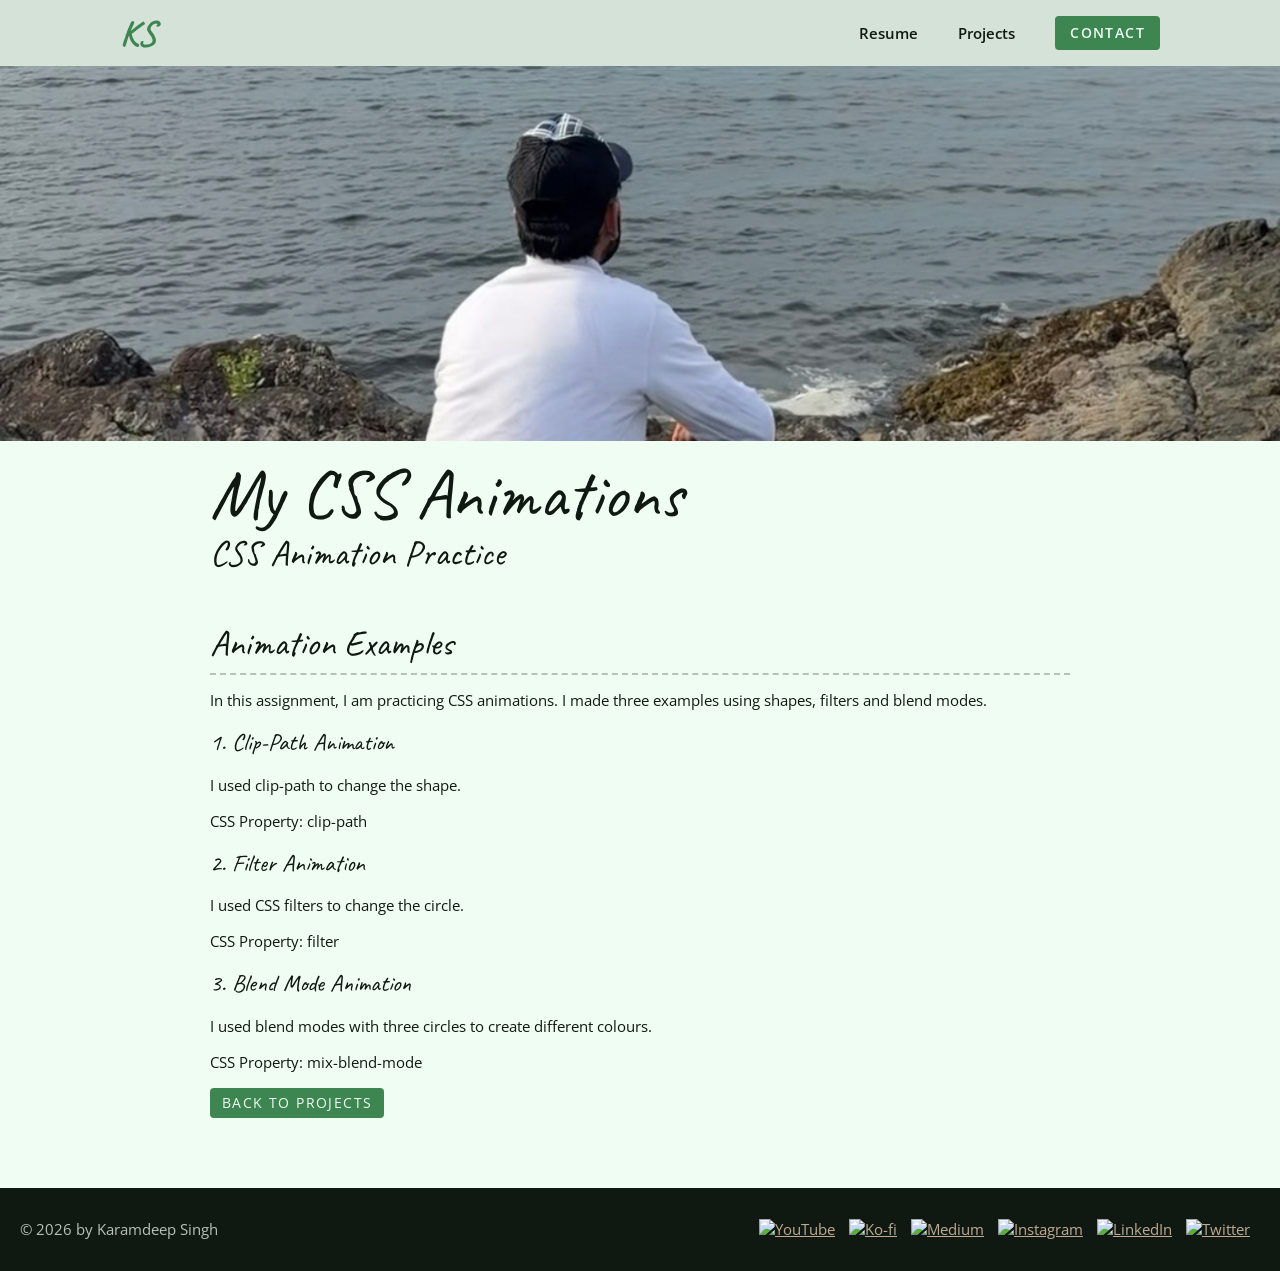
==== animations.html @ af602e6b "Create responsive animations showcase" ====
<!doctype html>
<html lang="en">
  <head>
    <meta charset="UTF-8" />
    <meta name="viewport" content="width=device-width, initial-scale=1.0" />

    <title>CSS Animations | Karamdeep Singh</title>

    <link rel="preconnect" href="https://fonts.googleapis.com" />
    <link rel="preconnect" href="https://fonts.gstatic.com" crossorigin />

    <link
      href="https://fonts.googleapis.com/css2?family=Caveat&family=Open+Sans&display=swap"
      rel="stylesheet"
    />

    <link rel="stylesheet" href="css/styles.css" />
  </head>

  <body class="resume animations-page">
    <!-- Navigation -->
    <nav class="site-nav" aria-label="Main navigation">
      <div class="nav-inner">
        <a href="index.html" class="site-logo">KS</a>

        <input
          type="checkbox"
          id="nav-toggle"
          class="nav-toggle"
          aria-label="Show navigation menu"
        />

        <label for="nav-toggle" class="nav-toggle-label">
          <span></span>
        </label>

        <ul class="nav-links">
          <li>
            <a href="resume.html">Resume</a>
          </li>

          <li>
            <a href="projects.html">Projects</a>
          </li>

          <li>
            <button
              type="button"
              popovertarget="contact-popover"
              class="btn nav-contact contact-btn"
            >
              Contact
            </button>
          </li>
        </ul>
      </div>
    </nav>

    <!-- Contact Popover -->
    <article id="contact-popover" popover>
      <div class="contact-card">
        <img
          src="images/karam.jpg"
          alt="Karamdeep Singh"
          class="contact-photo"
        />

        <div class="contact-info">
          <h2>Karamdeep Singh</h2>

          <p class="contact-role">Digital Design and Development Student</p>

          <p class="contact-bio">
            I am studying Digital Design and Development at North Island
            College. I enjoy learning HTML, CSS and web design.
          </p>

          <p class="contact-email">
            <a href="mailto:ksingh86@northislandcollege.ca">
              ksingh86@northislandcollege.ca
            </a>
          </p>

          <p class="contact-phone">
            Phone:
            <a href="tel:5794839126"> 5794839126 </a>
          </p>
        </div>

        <button
          type="button"
          class="contact-close"
          popovertarget="contact-popover"
          popovertargetaction="hide"
        >
          Close
        </button>
      </div>
    </article>

    <!-- Page Header -->
    <header class="page-header">
      <div class="content-wrapper">
        <h1>My CSS Animations</h1>

        <h2>CSS Animation Practice</h2>
      </div>
    </header>

    <!-- Main Content -->
    <main class="content-wrapper">
      <section class="resume-section">
        <h2>Animation Examples</h2>

        <p>
          In this assignment, I am practicing CSS animations. I made three
          examples using shapes, filters and blend modes.
        </p>

        <!-- Animation Cards -->
        <div class="animation-grid">
          <!-- Animation 1 -->
          <article class="animation-card">
            <h3>1. Clip-Path Animation</h3>

            <div
              class="animation-stage clip-stage"
              role="img"
              aria-label="Green geometric shape"
            >
              <div class="clip-shape"></div>
            </div>

            <p>I used clip-path to change the shape.</p>

            <p class="animation-technique">CSS Property: clip-path</p>
          </article>

          <!-- Animation 2 -->
          <article class="animation-card">
            <h3>2. Filter Animation</h3>

            <div
              class="animation-stage filter-stage"
              role="img"
              aria-label="Green circle"
            >
              <div class="filter-shape"></div>
            </div>

            <p>I used CSS filters to change the circle.</p>

            <p class="animation-technique">CSS Property: filter</p>
          </article>

          <!-- Animation 3 -->
          <article class="animation-card">
            <h3>3. Blend Mode Animation</h3>

            <div
              class="animation-stage blend-stage"
              role="img"
              aria-label="Three overlapping circles"
            >
              <div class="blend-shape blend-one"></div>

              <div class="blend-shape blend-two"></div>

              <div class="blend-shape blend-three"></div>
            </div>

            <p>
              I used blend modes with three circles to create different colours.
            </p>

            <p class="animation-technique">CSS Property: mix-blend-mode</p>
          </article>
        </div>

        <!-- Back Button -->
        <p class="animation-back">
          <a href="projects.html" class="btn"> Back to Projects </a>
        </p>
      </section>
    </main>

    <!-- Footer -->
    <footer>
      <p>© 2026 by Karamdeep Singh</p>

      <ul class="socials">
        <li>
          <a href="#" aria-label="YouTube">
            <img src="images/icon-logo-youtube.png" alt="YouTube" />
          </a>
        </li>

        <li>
          <a href="#" aria-label="Ko-fi">
            <img src="images/icon-logo-ko-fi.png" alt="Ko-fi" />
          </a>
        </li>

        <li>
          <a href="#" aria-label="Medium">
            <img src="images/icon-logo-medium.png" alt="Medium" />
          </a>
        </li>

        <li>
          <a href="#" aria-label="Instagram">
            <img src="images/icon-logo-instagram.png" alt="Instagram" />
          </a>
        </li>

        <li>
          <a href="#" aria-label="LinkedIn">
            <img src="images/icon-logo-linkedin.png" alt="LinkedIn" />
          </a>
        </li>

        <li>
          <a
            href="https://x.com/karam_sher_gill"
            target="_blank"
            rel="noopener noreferrer"
            aria-label="Twitter"
          >
            <img src="images/icon-logo-twitter.png" alt="Twitter" />
          </a>
        </li>
      </ul>
    </footer>
  </body>
</html>
---- css/styles.css ----
/* GLOBAL STYLES
------------------------------------ */

:root {
  --font-body: "Open Sans", sans-serif;
  --font-heading: "Caveat", cursive;

  --neutral: oklch(50% 0.02 150);
  --neutral-1: oklch(from var(--neutral) 98% c h);
  --neutral-2: oklch(from var(--neutral) 90% c h);
  --neutral-3: oklch(from var(--neutral) 80% c h);
  --neutral-4: oklch(from var(--neutral) 70% c h);
  --neutral-5: oklch(from var(--neutral) 60% c h);
  --neutral-6: oklch(from var(--neutral) 50% c h);
  --neutral-7: oklch(from var(--neutral) 40% c h);
  --neutral-8: oklch(from var(--neutral) 30% c h);
  --neutral-9: oklch(from var(--neutral) 20% c h);

  --accent-green: oklch(56% 0.11 150);
  --accent-beige: oklch(75% 0.04 70);

  /* Animation custom properties */
  --button-transition: 0.25s ease;
  --button-shadow: 0 0.4rem 0.9rem rgb(0 0 0 / 0.18);
  --nav-transition: 0.3s ease;
  --logo-animation-duration: 1s;
}

html {
  box-sizing: border-box;
}

*,
*::before,
*::after {
  box-sizing: inherit;
}

html,
body {
  min-block-size: 100%;
}

body {
  margin: 0;
  background: var(--neutral-1);
  color: var(--neutral-9);
  font-family: var(--font-body);
  font-size: 0.9375rem;
  line-height: 1.4;
}

h1,
h2,
h3 {
  font-family: var(--font-heading);
  font-weight: 400;
  margin: 0;
}

h1 {
  font-size: 4.375rem;
  line-height: 0.95;
}

h2 {
  font-size: 2.25rem;
}

h3 {
  font-size: 1.5rem;
}

a {
  color: var(--accent-green);
}

a:hover {
  color: var(--accent-beige);
  text-decoration: none;
}

/* BUTTON HOVER TRANSITIONS
------------------------------------ */

.btn {
  display: inline-block;
  padding: 0.5rem 0.75rem;
  background: var(--accent-green);
  color: var(--neutral-1);
  border: 0;
  border-radius: 0.25rem;
  font-family: var(--font-body);
  font-size: 0.875rem;
  line-height: 1;
  letter-spacing: 0.1em;
  text-decoration: none;
  text-transform: uppercase;
  cursor: pointer;

  transition:
    background-color var(--button-transition),
    color var(--button-transition),
    transform var(--button-transition),
    box-shadow var(--button-transition);
}

.btn:hover {
  background: var(--neutral-8);
  color: var(--neutral-1);
  transform: translateY(-0.1875rem);
  box-shadow: var(--button-shadow);
}

.btn:active {
  transform: translateY(0);
  box-shadow: none;
}

.btn:focus-visible {
  outline: 0.1875rem solid var(--accent-beige);
  outline-offset: 0.1875rem;
}

/* GENERAL LAYOUT
------------------------------------ */

.content-wrapper {
  inline-size: 100%;
  max-inline-size: 56.25rem;
  margin-inline: auto;
  padding: 1.25rem;
}

/* HOME PAGE
------------------------------------ */

.home {
  min-block-size: 100vh;
  background: url("../images/karam.jpg") no-repeat center;
  background-size: cover;
  display: flex;
  flex-direction: column;
}

.home > .content-wrapper {
  flex: 1 0 auto;
  inline-size: 100%;
  padding: 0.625rem;
}

.content-bg {
  padding: 1.25rem;
  background: rgb(255 255 255 / 0.88);
  border-radius: 0.5rem;
}

/* RESUME PAGE
------------------------------------ */

.resume .page-header::before {
  content: "";
  display: block;
  block-size: 12.5rem;
  background: url("../images/karam.jpg") center / cover;
}

.resume h1 {
  font-size: 3.125rem;
}

.resume h2 {
  font-size: 1.625rem;
}

.resume-section {
  margin-block-end: 3.125rem;
}

.resume-section > h2 {
  border-block-end: 0.125rem dashed var(--neutral-3);
  padding-block-end: 0.3125rem;
}

/* DOWNLOAD BUTTON
------------------------------------ */

.download-link {
  display: inline-block;
  position: relative;
  margin-block-start: 1rem;
  margin-inline-start: 1.25rem;
  font-size: 0.9375rem;
}

/* RESUME PROJECT STYLES
------------------------------------ */

.project-item {
  margin-block: 1.875rem;
}

.project-item img {
  display: block;
  inline-size: 100%;
  block-size: auto;
  margin-block-end: 0.625rem;
  object-fit: cover;
}

/* WORK EXPERIENCE
------------------------------------ */

.work-item {
  margin-block: 1.875rem;
}

.work-details p {
  margin: 0;
}

.work-summary p:first-child {
  margin-block-start: 0;
}

/* EDUCATION
------------------------------------ */

.education-item {
  margin-block: 1.875rem;
}

.education-item p {
  margin: 0;
}

/* FOOTER
------------------------------------ */

footer {
  background: var(--neutral-9);
  color: var(--neutral-3);
  display: flex;
  flex-direction: column;
  text-align: center;
  justify-content: space-between;
  padding-block: 1rem;
  padding-inline: 1.25rem;
}

footer a {
  color: var(--accent-beige);
}

footer a:hover {
  color: var(--accent-green);
}

.socials {
  list-style: none;
  padding: 0;
}

.socials li {
  display: inline-block;
  margin-inline: 0.3125rem;
}

.socials img {
  inline-size: 2rem;
  block-size: 2rem;

  transition:
    opacity var(--button-transition),
    transform var(--button-transition);
}

.socials img:hover {
  opacity: 0.6;
  transform: translateY(-0.125rem);
}

/* PROJECTS PAGE - SUBGRID
------------------------------------ */

.projects-page .project-wrapper {
  display: grid;
  grid-template-columns: minmax(0, 1fr);
  grid-auto-rows: auto;
  column-gap: 1.5rem;
  row-gap: 0;
}

.projects-page .project-item {
  display: grid;
  grid-row: span 3;
  grid-template-rows: subgrid;
  min-inline-size: 0;
  margin: 0;
  margin-block-end: 1.5rem;
  padding: 1rem;
  background: var(--neutral-2);
  border-radius: 0.5rem;
}

.projects-page .project-item img {
  display: block;
  grid-row: 1;
  inline-size: 100%;
  block-size: 10rem;
  object-fit: cover;
  margin: 0;
}

.projects-page .project-item h3 {
  grid-row: 2;
  margin: 0;
}

.projects-page .project-item p {
  grid-row: 3;
  margin: 0;
}

.projects-page .project-item:not(:has(img)) h3 {
  grid-row: 2;
}

.projects-page .project-item:not(:has(img)) p {
  grid-row: 3;
}

/* NAVIGATION - MOBILE FIRST
------------------------------------ */

.site-nav {
  background: var(--neutral-2);
  position: relative;
  z-index: 10;
}

.nav-inner {
  max-inline-size: 68.75rem;
  margin-inline: auto;
  padding-block: 0.9375rem;
  padding-inline: 1.25rem;
  display: flex;
  flex-wrap: wrap;
  align-items: center;
  justify-content: space-between;
}

/* KS LOGO - PAGE LOAD ANIMATION
------------------------------------ */

.site-logo {
  display: inline-block;
  color: var(--accent-green);
  font-family: var(--font-heading);
  font-size: 2.25rem;
  font-weight: bold;
  line-height: 1;
  text-decoration: none;
  transform-origin: center;

  animation: logoEntrance
    var(--logo-animation-duration)
    ease-out
    both;

  transition:
    color var(--nav-transition),
    transform var(--nav-transition),
    text-shadow var(--nav-transition);
}

/* Keyframes for the KS logo */
@keyframes logoEntrance {
  0% {
    opacity: 0;
    transform: translateY(-1rem) scale(0.6) rotate(-15deg);
  }

  60% {
    opacity: 1;
    transform: translateY(0.125rem) scale(1.1) rotate(5deg);
  }

  100% {
    opacity: 1;
    transform: translateY(0) scale(1) rotate(0);
  }
}

/* Hover animation remains available */
.site-logo:hover {
  color: var(--neutral-8);
  transform: scale(1.12) rotate(-5deg);
  text-shadow: 0.125rem 0.125rem 0.25rem rgb(0 0 0 / 0.15);
}

.site-logo:focus-visible {
  outline: 0.1875rem solid var(--accent-green);
  outline-offset: 0.25rem;
}

/* HAMBURGER MENU
------------------------------------ */

.nav-toggle {
  position: absolute;
  inline-size: 2.75rem;
  block-size: 2.75rem;
  inset-inline-end: 1.25rem;
  inset-block-start: 0.625rem;
  opacity: 0;
  cursor: pointer;
}

.nav-toggle-label {
  inline-size: 2.75rem;
  block-size: 2.75rem;
  display: flex;
  align-items: center;
  justify-content: center;
  cursor: pointer;
}

.nav-toggle-label span,
.nav-toggle-label span::before,
.nav-toggle-label span::after {
  display: block;
  background: var(--accent-green);
  inline-size: 1.625rem;
  block-size: 0.1875rem;
  border-radius: 0.125rem;
  position: relative;
  transition: transform 0.2s ease;
}

.nav-toggle-label span::before,
.nav-toggle-label span::after {
  content: "";
  position: absolute;
  inset-inline-start: 0;
}

.nav-toggle-label span::before {
  inset-block-start: -0.5rem;
}

.nav-toggle-label span::after {
  inset-block-start: 0.5rem;
}

.nav-links {
  display: none;
  flex-basis: 100%;
  flex-direction: column;
  gap: 1rem;
  list-style: none;
  padding-block-start: 0.9375rem;
  padding-inline: 0;
  margin: 0;
}

.nav-links li {
  list-style: none;
}

/* NAVIGATION LINK HOVER ANIMATION
------------------------------------ */

.nav-links a {
  display: inline-block;
  position: relative;
  color: var(--neutral-9);
  text-decoration: none;
  font-weight: 600;
  padding-block: 0.375rem;
  padding-inline: 0;

  transition:
    color var(--nav-transition),
    transform var(--nav-transition);
}

.nav-links a::after {
  content: "";
  position: absolute;
  inset-inline-start: 0;
  inset-block-end: 0;
  inline-size: 100%;
  block-size: 0.125rem;
  background: var(--accent-green);
  transform: scaleX(0);
  transform-origin: left center;
  transition: transform var(--nav-transition);
}

.nav-links a:hover {
  color: var(--accent-green);
  transform: translateY(-0.125rem);
}

.nav-links a:hover::after,
.nav-links a:focus-visible::after {
  transform: scaleX(1);
}

.nav-links a:focus-visible {
  outline: 0.1875rem solid var(--accent-green);
  outline-offset: 0.25rem;
}

/* ACTIVE NAVIGATION LINK
------------------------------------ */

.nav-links .nav-active {
  color: var(--accent-green);
  text-decoration: underline;
  text-underline-offset: 0.3125rem;
}

.nav-links .nav-active::after {
  transform: scaleX(0);
}

.nav-links .nav-active:hover::after {
  transform: scaleX(1);
}

/* MOBILE NAVIGATION OPEN
------------------------------------ */

.nav-toggle:checked ~ .nav-links {
  display: flex;
}

.nav-toggle:checked + .nav-toggle-label span {
  background: transparent;
}

.nav-toggle:checked + .nav-toggle-label span::before {
  inset-block-start: 0;
  transform: rotate(45deg);
}

.nav-toggle:checked + .nav-toggle-label span::after {
  inset-block-start: 0;
  transform: rotate(-45deg);
}

/* CONTACT NAVIGATION BUTTON
------------------------------------ */

.nav-links .nav-contact {
  background: var(--accent-green);
  color: var(--neutral-1);
  padding-block: 0.625rem;
  padding-inline: 0.9375rem;
  border-radius: 0.25rem;
  text-transform: uppercase;
  font-size: 0.875rem;
  letter-spacing: 0.1em;
}

.nav-links .nav-contact:hover {
  background: var(--neutral-8);
  color: var(--neutral-1);
}

.site-logo.nav-active {
  text-decoration: underline;
  text-underline-offset: 0.3125rem;
}

/* CONTACT BUTTON
------------------------------------ */

.contact-btn {
  font-family: var(--font-body);
  font-weight: 600;
  border: none;
  cursor: pointer;
  line-height: 1;
  anchor-name: --contact-button;
}

.contact-btn:hover {
  background: var(--neutral-8);
  color: var(--neutral-1);
}

.contact-btn:focus-visible {
  outline: 0.1875rem solid var(--accent-beige);
  outline-offset: 0.1875rem;
}

/* CONTACT POPOVER
------------------------------------ */

#contact-popover {
  box-sizing: border-box;

  inline-size: min(100vi, max(33vi, 26rem));
  container-type: inline-size;

  resize: horizontal;
  overflow: auto;
  direction: rtl;

  min-inline-size: min(100vi, 18rem);
  max-inline-size: 100vi;
  max-block-size: 85vh;

  position: fixed;
  position-anchor: --contact-button;
  position-area: bottom span-left;
  position-try-fallbacks: flip-inline, flip-block;

  inset: auto;
  margin: 0;

  padding: 1.25rem;
  border: 0.125rem solid var(--accent-green);
  border-radius: 0.625rem;
  border-end-end-radius: 0;

  background: var(--neutral-1);
  color: var(--neutral-9);

  box-shadow: 0 0.75rem 2.1875rem rgb(0 0 0 / 0.25);
}

#contact-popover::backdrop {
  background: rgb(0 0 0 / 0.55);
}

/* CONTACT CARD
------------------------------------ */

.contact-card {
  direction: ltr;
  display: grid;
  grid-template-columns: minmax(0, 1fr);
  gap: 0.9375rem;
  align-items: start;
}

.contact-photo {
  display: block;
  inline-size: 100%;
  max-block-size: 13.75rem;
  aspect-ratio: 1 / 1;
  object-fit: cover;
  border-radius: 0.5rem;
}

.contact-info {
  min-inline-size: 0;
}

.contact-info h2 {
  font-family: var(--font-heading);
  font-size: 2.25rem;
  line-height: 1.1;
  margin-block: 0 0.625rem;
  border: none;
}

.contact-role {
  font-weight: bold;
  color: var(--accent-green);
  margin-block: 0 0.625rem;
}

.contact-bio {
  display: block;
  margin-block: 0 0.625rem;
}

.contact-email,
.contact-phone {
  margin-block: 0.5rem;
  overflow-wrap: anywhere;
}

.contact-info a {
  color: var(--accent-green);
}

.contact-info a:hover {
  color: var(--neutral-8);
}

/* CLOSE BUTTON
------------------------------------ */

.contact-close {
  background: var(--accent-green);
  color: var(--neutral-1);
  font-family: var(--font-body);
  font-size: 0.875rem;
  font-weight: bold;
  border: none;
  border-radius: 0.3125rem;
  padding-block: 0.625rem;
  padding-inline: 1.25rem;
  cursor: pointer;
  justify-self: start;

  transition:
    background-color var(--button-transition),
    color var(--button-transition),
    transform var(--button-transition),
    box-shadow var(--button-transition);
}

.contact-close:hover {
  background: var(--neutral-8);
  color: var(--neutral-1);
  transform: translateY(-0.1875rem);
  box-shadow: var(--button-shadow);
}

.contact-close:active {
  transform: translateY(0);
  box-shadow: none;
}

.contact-close:focus-visible {
  outline: 0.1875rem solid var(--accent-beige);
  outline-offset: 0.1875rem;
}

/* CONTACT CONTAINER QUERIES
------------------------------------ */

@container (min-width: 24rem) {
  .contact-card {
    grid-template-columns:
      minmax(0, 1fr) minmax(0, 2fr);
    gap: 0.9375rem;
  }

  .contact-photo {
    grid-column: 1;
    grid-row: 1;
    max-block-size: none;
  }

  .contact-info {
    grid-column: 2;
    grid-row: 1;
  }

  .contact-bio {
    display: none;
  }

  .contact-close {
    grid-column: 2;
    grid-row: 2;
  }
}

@container (min-width: 28rem) {
  .contact-card {
    grid-template-columns:
      minmax(0, 1fr) minmax(0, 2fr);
    gap: 1.25rem;
  }

  .contact-bio {
    display: block;
  }
}

/* RESPONSIVE STYLES - MOBILE FIRST
------------------------------------ */

@media screen and (min-width: 31.25rem) {
  .home > .content-wrapper {
    padding: 1.875rem;
  }

  .resume .page-header::before {
    block-size: 23.4375rem;
  }

  .resume h1 {
    font-size: 4.375rem;
  }

  .resume h2 {
    font-size: 2.25rem;
  }

  .project-item img {
    inline-size: 18.75rem;
  }
}

@media screen and (min-width: 37.5rem) {
  .projects-page .project-wrapper {
    grid-template-columns: repeat(2, minmax(0, 1fr));
  }
}

@media screen and (min-width: 40.625rem) {
  .project-wrapper:not(.projects-page .project-wrapper) {
    display: grid;
    grid-template-columns: repeat(2, minmax(0, 1fr));
    gap: 1.25rem;
  }

  .project-wrapper:not(.projects-page .project-wrapper) .project-item img {
    inline-size: 100%;
  }
}

@media screen and (min-width: 48rem) {
  .nav-inner {
    flex-wrap: nowrap;
    gap: 2rem;
    padding-block: 0.9375rem;
    padding-inline: 1.875rem;
  }

  .site-logo {
    flex-shrink: 0;
  }

  .nav-toggle,
  .nav-toggle-label {
    display: none;
  }

  .nav-links {
    display: flex;
    flex-basis: auto;
    flex-direction: row;
    align-items: center;
    justify-content: flex-end;
    gap: 2.5rem;
    padding: 0;
    margin: 0;
    margin-inline-start: auto;
  }

  .nav-links a {
    padding-block: 0.3125rem;
    padding-inline: 0;
  }

  .nav-links .nav-contact {
    padding-block: 0.625rem;
    padding-inline: 0.9375rem;
  }
}

@media screen and (min-width: 53.75rem) {
  .work-item {
    display: grid;
    grid-template-columns: 18.75rem minmax(0, 1fr);
    column-gap: 1.25rem;
  }

  footer {
    flex-direction: row;
    align-items: center;
    text-align: start;
  }

  .socials li {
    margin-inline: 0 0.625rem;
  }
}

@media screen and (min-width: 56.25rem) {
  .projects-page .content-wrapper {
    max-inline-size: 68.75rem;
  }

  .projects-page .project-wrapper {
    grid-template-columns: repeat(3, minmax(0, 1fr));
  }
}

/* ACCESSIBILITY - REDUCED MOTION
------------------------------------ */

@media (prefers-reduced-motion: reduce) {
  .btn,
  .contact-close,
  .socials img,
  .site-logo,
  .nav-links a,
  .nav-links a::after {
    transition: none;
  }

  .site-logo {
    animation: none;
    opacity: 1;
    transform: none;
  }

  .btn:hover,
  .contact-close:hover,
  .socials img:hover,
  .site-logo:hover,
  .nav-links a:hover {
    transform: none;
  }
}
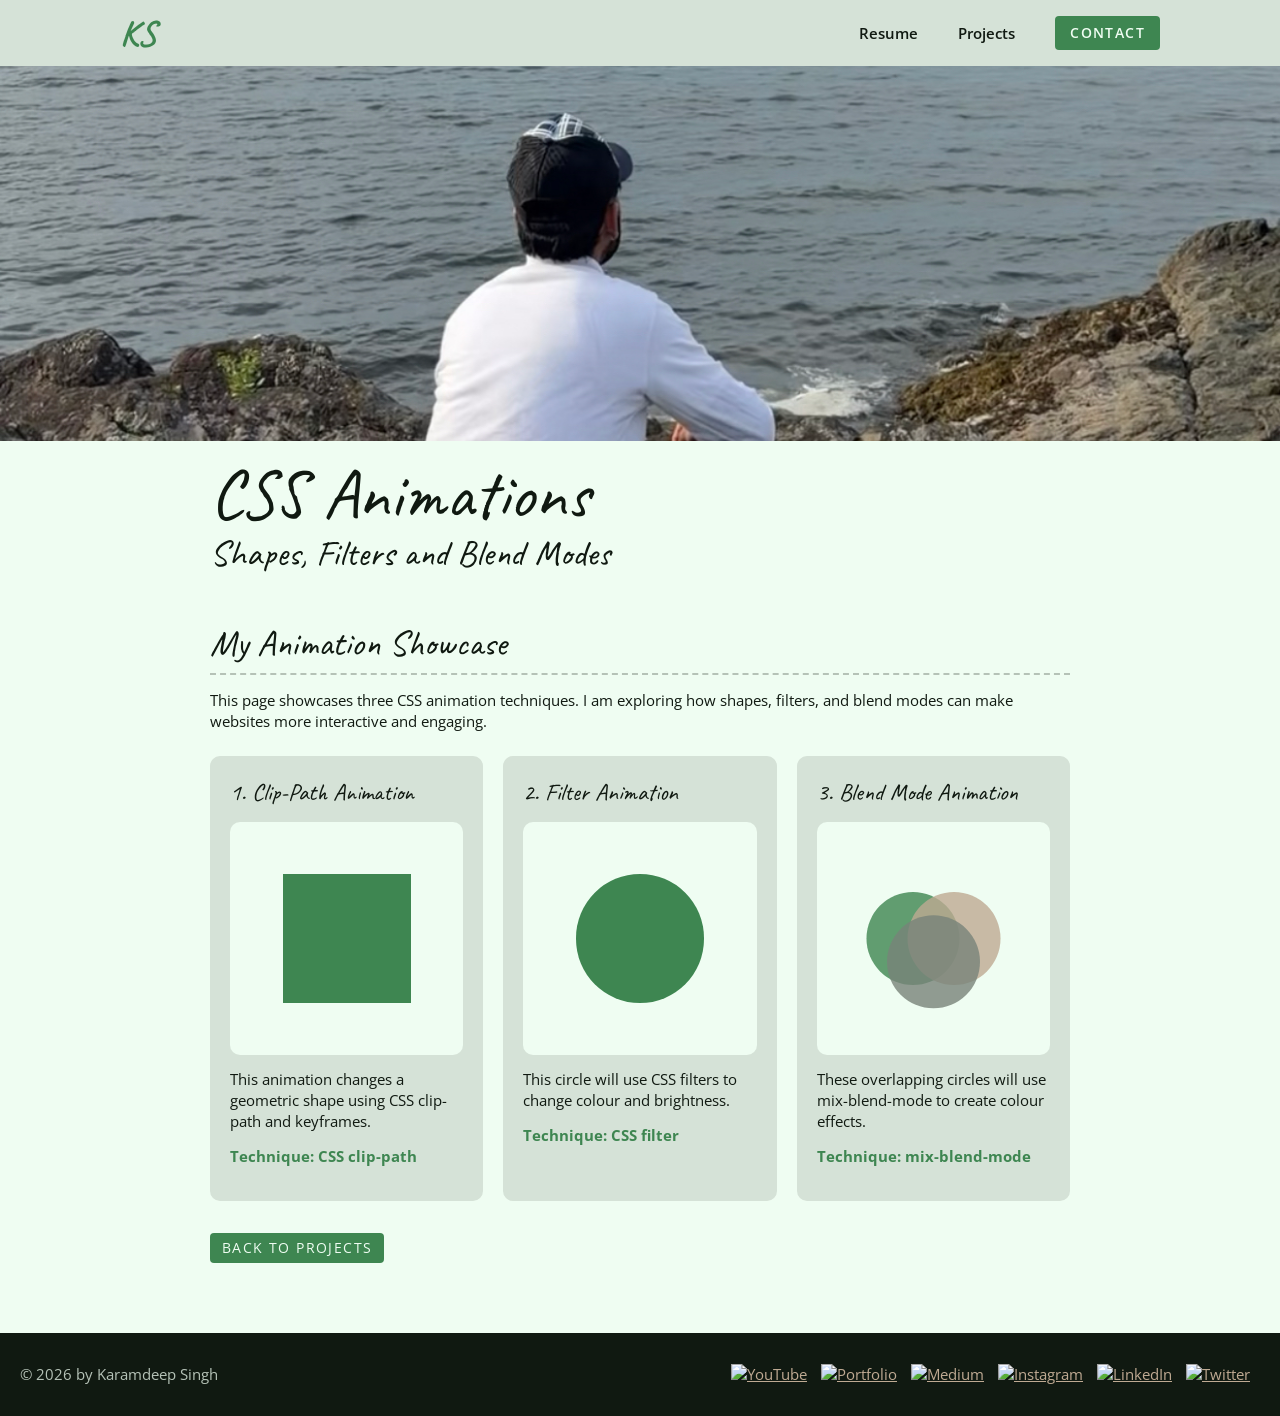
==== commit 3635a1ae: "Create morphing clip-path shape animation" ====
--- a/animations.html
+++ b/animations.html
@@ -3,17 +3,14 @@
   <head>
     <meta charset="UTF-8" />
     <meta name="viewport" content="width=device-width, initial-scale=1.0" />
-
     <title>CSS Animations | Karamdeep Singh</title>
 
     <link rel="preconnect" href="https://fonts.googleapis.com" />
     <link rel="preconnect" href="https://fonts.gstatic.com" crossorigin />
-
     <link
       href="https://fonts.googleapis.com/css2?family=Caveat&family=Open+Sans&display=swap"
       rel="stylesheet"
     />
-
     <link rel="stylesheet" href="css/styles.css" />
   </head>
 
@@ -30,7 +27,11 @@
           aria-label="Show navigation menu"
         />
 
-        <label for="nav-toggle" class="nav-toggle-label">
+        <label
+          for="nav-toggle"
+          class="nav-toggle-label"
+          aria-label="Toggle navigation menu"
+        >
           <span></span>
         </label>
 
@@ -46,8 +47,8 @@
           <li>
             <button
               type="button"
+              class="btn nav-contact contact-btn"
               popovertarget="contact-popover"
-              class="btn nav-contact contact-btn"
             >
               Contact
             </button>
@@ -61,18 +62,18 @@
       <div class="contact-card">
         <img
           src="images/karam.jpg"
-          alt="Karamdeep Singh"
+          alt="Photo of Karamdeep Singh"
           class="contact-photo"
         />
 
         <div class="contact-info">
           <h2>Karamdeep Singh</h2>
 
-          <p class="contact-role">Digital Design and Development Student</p>
+          <p class="contact-role">Digital Design + Development Student</p>
 
           <p class="contact-bio">
-            I am studying Digital Design and Development at North Island
-            College. I enjoy learning HTML, CSS and web design.
+            I am a Digital Design and Development student. I enjoy creating
+            websites and learning new skills.
           </p>
 
           <p class="contact-email">
@@ -83,7 +84,7 @@
 
           <p class="contact-phone">
             Phone:
-            <a href="tel:5794839126"> 5794839126 </a>
+            <a href="tel:5794839126">5794839126</a>
           </p>
         </div>
 
@@ -101,23 +102,22 @@
     <!-- Page Header -->
     <header class="page-header">
       <div class="content-wrapper">
-        <h1>My CSS Animations</h1>
-
-        <h2>CSS Animation Practice</h2>
+        <h1>CSS Animations</h1>
+        <h2>Shapes, Filters and Blend Modes</h2>
       </div>
     </header>
 
     <!-- Main Content -->
     <main class="content-wrapper">
       <section class="resume-section">
-        <h2>Animation Examples</h2>
+        <h2>My Animation Showcase</h2>
 
         <p>
-          In this assignment, I am practicing CSS animations. I made three
-          examples using shapes, filters and blend modes.
+          This page showcases three CSS animation techniques. I am exploring how
+          shapes, filters, and blend modes can make websites more interactive
+          and engaging.
         </p>
 
-        <!-- Animation Cards -->
         <div class="animation-grid">
           <!-- Animation 1 -->
           <article class="animation-card">
@@ -126,14 +126,17 @@
             <div
               class="animation-stage clip-stage"
               role="img"
-              aria-label="Green geometric shape"
+              aria-label="Green shape morphing between a triangle, square and diamond"
             >
               <div class="clip-shape"></div>
             </div>
 
-            <p>I used clip-path to change the shape.</p>
-
-            <p class="animation-technique">CSS Property: clip-path</p>
+            <p>
+              This animation changes a geometric shape using CSS clip-path and
+              keyframes.
+            </p>
+
+            <p class="animation-technique">Technique: CSS clip-path</p>
           </article>
 
           <!-- Animation 2 -->
@@ -143,14 +146,16 @@
             <div
               class="animation-stage filter-stage"
               role="img"
-              aria-label="Green circle"
+              aria-label="Green circular shape"
             >
               <div class="filter-shape"></div>
             </div>
 
-            <p>I used CSS filters to change the circle.</p>
-
-            <p class="animation-technique">CSS Property: filter</p>
+            <p>
+              This circle will use CSS filters to change colour and brightness.
+            </p>
+
+            <p class="animation-technique">Technique: CSS filter</p>
           </article>
 
           <!-- Animation 3 -->
@@ -160,24 +165,22 @@
             <div
               class="animation-stage blend-stage"
               role="img"
-              aria-label="Three overlapping circles"
+              aria-label="Three overlapping coloured circles"
             >
               <div class="blend-shape blend-one"></div>
-
               <div class="blend-shape blend-two"></div>
-
               <div class="blend-shape blend-three"></div>
             </div>
 
             <p>
-              I used blend modes with three circles to create different colours.
+              These overlapping circles will use mix-blend-mode to create colour
+              effects.
             </p>
 
-            <p class="animation-technique">CSS Property: mix-blend-mode</p>
+            <p class="animation-technique">Technique: mix-blend-mode</p>
           </article>
         </div>
 
-        <!-- Back Button -->
         <p class="animation-back">
           <a href="projects.html" class="btn"> Back to Projects </a>
         </p>
@@ -196,8 +199,8 @@
         </li>
 
         <li>
-          <a href="#" aria-label="Ko-fi">
-            <img src="images/icon-logo-ko-fi.png" alt="Ko-fi" />
+          <a href="#" aria-label="Portfolio">
+            <img src="images/icon-logo-ko-fi.png" alt="Portfolio" />
           </a>
         </li>
 
--- a/css/styles.css
+++ b/css/styles.css
@@ -1,6 +1,7 @@
 
-/* GLOBAL STYLES
------------------------------------- */
+/* =========================================
+   GLOBAL STYLES
+========================================= */
 
 :root {
   --font-body: "Open Sans", sans-serif;
@@ -20,7 +21,6 @@
   --accent-green: oklch(56% 0.11 150);
   --accent-beige: oklch(75% 0.04 70);
 
-  /* Animation custom properties */
   --button-transition: 0.25s ease;
   --button-shadow: 0 0.4rem 0.9rem rgb(0 0 0 / 0.18);
   --nav-transition: 0.3s ease;
@@ -81,8 +81,9 @@
   text-decoration: none;
 }
 
-/* BUTTON HOVER TRANSITIONS
------------------------------------- */
+/* =========================================
+   BUTTON STYLES
+========================================= */
 
 .btn {
   display: inline-block;
@@ -123,8 +124,9 @@
   outline-offset: 0.1875rem;
 }
 
-/* GENERAL LAYOUT
------------------------------------- */
+/* =========================================
+   CONTENT WRAPPER
+========================================= */
 
 .content-wrapper {
   inline-size: 100%;
@@ -133,8 +135,9 @@
   padding: 1.25rem;
 }
 
-/* HOME PAGE
------------------------------------- */
+/* =========================================
+   HOME PAGE
+========================================= */
 
 .home {
   min-block-size: 100vh;
@@ -156,8 +159,9 @@
   border-radius: 0.5rem;
 }
 
-/* RESUME PAGE
------------------------------------- */
+/* =========================================
+   RESUME PAGE
+========================================= */
 
 .resume .page-header::before {
   content: "";
@@ -183,8 +187,9 @@
   padding-block-end: 0.3125rem;
 }
 
-/* DOWNLOAD BUTTON
------------------------------------- */
+/* =========================================
+   DOWNLOAD BUTTON
+========================================= */
 
 .download-link {
   display: inline-block;
@@ -194,8 +199,9 @@
   font-size: 0.9375rem;
 }
 
-/* RESUME PROJECT STYLES
------------------------------------- */
+/* =========================================
+   RESUME PROJECTS
+========================================= */
 
 .project-item {
   margin-block: 1.875rem;
@@ -209,8 +215,9 @@
   object-fit: cover;
 }
 
-/* WORK EXPERIENCE
------------------------------------- */
+/* =========================================
+   WORK EXPERIENCE
+========================================= */
 
 .work-item {
   margin-block: 1.875rem;
@@ -224,8 +231,9 @@
   margin-block-start: 0;
 }
 
-/* EDUCATION
------------------------------------- */
+/* =========================================
+   EDUCATION
+========================================= */
 
 .education-item {
   margin-block: 1.875rem;
@@ -235,8 +243,9 @@
   margin: 0;
 }
 
-/* FOOTER
------------------------------------- */
+/* =========================================
+   FOOTER
+========================================= */
 
 footer {
   background: var(--neutral-9);
@@ -281,8 +290,9 @@
   transform: translateY(-0.125rem);
 }
 
-/* PROJECTS PAGE - SUBGRID
------------------------------------- */
+/* =========================================
+   PROJECTS PAGE - SUBGRID
+========================================= */
 
 .projects-page .project-wrapper {
   display: grid;
@@ -331,8 +341,9 @@
   grid-row: 3;
 }
 
-/* NAVIGATION - MOBILE FIRST
------------------------------------- */
+/* =========================================
+   NAVIGATION - MOBILE FIRST
+========================================= */
 
 .site-nav {
   background: var(--neutral-2);
@@ -351,8 +362,9 @@
   justify-content: space-between;
 }
 
-/* KS LOGO - PAGE LOAD ANIMATION
------------------------------------- */
+/* =========================================
+   KS LOGO - PAGE LOAD ANIMATION
+========================================= */
 
 .site-logo {
   display: inline-block;
@@ -364,7 +376,8 @@
   text-decoration: none;
   transform-origin: center;
 
-  animation: logoEntrance
+  animation:
+    logoEntrance
     var(--logo-animation-duration)
     ease-out
     both;
@@ -375,29 +388,38 @@
     text-shadow var(--nav-transition);
 }
 
-/* Keyframes for the KS logo */
 @keyframes logoEntrance {
   0% {
     opacity: 0;
-    transform: translateY(-1rem) scale(0.6) rotate(-15deg);
+    transform:
+      translateY(-1rem)
+      scale(0.6)
+      rotate(-15deg);
   }
 
   60% {
     opacity: 1;
-    transform: translateY(0.125rem) scale(1.1) rotate(5deg);
+    transform:
+      translateY(0.125rem)
+      scale(1.1)
+      rotate(5deg);
   }
 
   100% {
     opacity: 1;
-    transform: translateY(0) scale(1) rotate(0);
-  }
-}
-
-/* Hover animation remains available */
+    transform:
+      translateY(0)
+      scale(1)
+      rotate(0);
+  }
+}
+
 .site-logo:hover {
   color: var(--neutral-8);
   transform: scale(1.12) rotate(-5deg);
-  text-shadow: 0.125rem 0.125rem 0.25rem rgb(0 0 0 / 0.15);
+  text-shadow:
+    0.125rem 0.125rem 0.25rem
+    rgb(0 0 0 / 0.15);
 }
 
 .site-logo:focus-visible {
@@ -405,8 +427,9 @@
   outline-offset: 0.25rem;
 }
 
-/* HAMBURGER MENU
------------------------------------- */
+/* =========================================
+   HAMBURGER MENU
+========================================= */
 
 .nav-toggle {
   position: absolute;
@@ -469,8 +492,9 @@
   list-style: none;
 }
 
-/* NAVIGATION LINK HOVER ANIMATION
------------------------------------- */
+/* =========================================
+   NAVIGATION LINK HOVER EFFECTS
+========================================= */
 
 .nav-links a {
   display: inline-block;
@@ -514,9 +538,6 @@
   outline-offset: 0.25rem;
 }
 
-/* ACTIVE NAVIGATION LINK
------------------------------------- */
-
 .nav-links .nav-active {
   color: var(--accent-green);
   text-decoration: underline;
@@ -531,8 +552,9 @@
   transform: scaleX(1);
 }
 
-/* MOBILE NAVIGATION OPEN
------------------------------------- */
+/* =========================================
+   MOBILE NAVIGATION
+========================================= */
 
 .nav-toggle:checked ~ .nav-links {
   display: flex;
@@ -552,8 +574,9 @@
   transform: rotate(-45deg);
 }
 
-/* CONTACT NAVIGATION BUTTON
------------------------------------- */
+/* =========================================
+   CONTACT NAVIGATION BUTTON
+========================================= */
 
 .nav-links .nav-contact {
   background: var(--accent-green);
@@ -576,9 +599,6 @@
   text-underline-offset: 0.3125rem;
 }
 
-/* CONTACT BUTTON
------------------------------------- */
-
 .contact-btn {
   font-family: var(--font-body);
   font-weight: 600;
@@ -598,8 +618,9 @@
   outline-offset: 0.1875rem;
 }
 
-/* CONTACT POPOVER
------------------------------------- */
+/* =========================================
+   CONTACT POPOVER
+========================================= */
 
 #contact-popover {
   box-sizing: border-box;
@@ -631,15 +652,18 @@
   background: var(--neutral-1);
   color: var(--neutral-9);
 
-  box-shadow: 0 0.75rem 2.1875rem rgb(0 0 0 / 0.25);
+  box-shadow:
+    0 0.75rem 2.1875rem
+    rgb(0 0 0 / 0.25);
 }
 
 #contact-popover::backdrop {
   background: rgb(0 0 0 / 0.55);
 }
 
-/* CONTACT CARD
------------------------------------- */
+/* =========================================
+   CONTACT CARD
+========================================= */
 
 .contact-card {
   direction: ltr;
@@ -695,8 +719,9 @@
   color: var(--neutral-8);
 }
 
-/* CLOSE BUTTON
------------------------------------- */
+/* =========================================
+   CONTACT CLOSE BUTTON
+========================================= */
 
 .contact-close {
   background: var(--accent-green);
@@ -735,13 +760,15 @@
   outline-offset: 0.1875rem;
 }
 
-/* CONTACT CONTAINER QUERIES
------------------------------------- */
+/* =========================================
+   CONTACT CONTAINER QUERIES
+========================================= */
 
 @container (min-width: 24rem) {
   .contact-card {
     grid-template-columns:
-      minmax(0, 1fr) minmax(0, 2fr);
+      minmax(0, 1fr)
+      minmax(0, 2fr);
     gap: 0.9375rem;
   }
 
@@ -769,7 +796,8 @@
 @container (min-width: 28rem) {
   .contact-card {
     grid-template-columns:
-      minmax(0, 1fr) minmax(0, 2fr);
+      minmax(0, 1fr)
+      minmax(0, 2fr);
     gap: 1.25rem;
   }
 
@@ -778,8 +806,145 @@
   }
 }
 
-/* RESPONSIVE STYLES - MOBILE FIRST
------------------------------------- */
+/* =========================================
+   COMMIT 7 - ANIMATION SHOWCASE GRID
+========================================= */
+
+.animations-page .animation-grid {
+  display: grid;
+  grid-template-columns: minmax(0, 1fr);
+  gap: 1.25rem;
+  margin-block-start: 1.5rem;
+}
+
+.animations-page .animation-card {
+  min-inline-size: 0;
+  padding: 1.25rem;
+  background: var(--neutral-2);
+  border-radius: 0.625rem;
+}
+
+.animations-page .animation-card h3 {
+  margin-block-end: 0.75rem;
+}
+
+.animations-page .animation-card p {
+  margin-block: 0.875rem;
+}
+
+.animations-page .animation-technique {
+  font-weight: 700;
+  color: var(--accent-green);
+}
+
+.animations-page .animation-back {
+  margin-block-start: 2rem;
+}
+
+.animations-page .animation-stage {
+  position: relative;
+  display: grid;
+  place-items: center;
+  overflow: hidden;
+  isolation: isolate;
+  inline-size: 100%;
+  aspect-ratio: 1 / 1;
+  background: var(--neutral-1);
+  border-radius: 0.625rem;
+}
+
+/* =========================================
+   COMMIT 8 - CLIP-PATH ANIMATION
+========================================= */
+
+.animations-page .clip-shape {
+  inline-size: 55%;
+  aspect-ratio: 1 / 1;
+  background: var(--accent-green);
+
+  animation:
+    morphClip
+    3.5s
+    ease-in-out
+    infinite
+    alternate;
+}
+
+@keyframes morphClip {
+  0% {
+    clip-path: polygon(
+      50% 0%,
+      100% 100%,
+      0% 100%
+    );
+
+    transform: rotate(0deg);
+  }
+
+  50% {
+    clip-path: polygon(
+      0% 0%,
+      100% 0%,
+      100% 100%,
+      0% 100%
+    );
+
+    transform: rotate(45deg);
+  }
+
+  100% {
+    clip-path: polygon(
+      50% 0%,
+      100% 50%,
+      50% 100%,
+      0% 50%
+    );
+
+    transform: rotate(0deg);
+  }
+}
+
+/* =========================================
+   STATIC SHAPES FOR FUTURE COMMITS
+========================================= */
+
+.animations-page .filter-shape {
+  inline-size: 55%;
+  aspect-ratio: 1 / 1;
+  border-radius: 50%;
+  background: var(--accent-green);
+}
+
+.animations-page .blend-stage {
+  position: relative;
+}
+
+.animations-page .blend-shape {
+  position: absolute;
+  inline-size: 40%;
+  aspect-ratio: 1 / 1;
+  border-radius: 50%;
+  opacity: 0.8;
+}
+
+.animations-page .blend-one {
+  background: var(--accent-green);
+  transform: translateX(-22%);
+}
+
+.animations-page .blend-two {
+  background: var(--accent-beige);
+  transform: translateX(22%);
+}
+
+.animations-page .blend-three {
+  background: var(--neutral-5);
+  transform: translateY(25%);
+}
+
+/* =========================================
+   RESPONSIVE STYLES - MOBILE FIRST
+========================================= */
 
 @media screen and (min-width: 31.25rem) {
   .home > .content-wrapper {
@@ -805,18 +970,21 @@
 
 @media screen and (min-width: 37.5rem) {
   .projects-page .project-wrapper {
-    grid-template-columns: repeat(2, minmax(0, 1fr));
+    grid-template-columns:
+      repeat(2, minmax(0, 1fr));
   }
 }
 
 @media screen and (min-width: 40.625rem) {
   .project-wrapper:not(.projects-page .project-wrapper) {
     display: grid;
-    grid-template-columns: repeat(2, minmax(0, 1fr));
+    grid-template-columns:
+      repeat(2, minmax(0, 1fr));
     gap: 1.25rem;
   }
 
-  .project-wrapper:not(.projects-page .project-wrapper) .project-item img {
+  .project-wrapper:not(.projects-page .project-wrapper)
+  .project-item img {
     inline-size: 100%;
   }
 }
@@ -859,12 +1027,19 @@
     padding-block: 0.625rem;
     padding-inline: 0.9375rem;
   }
+
+  /* Desktop animation grid */
+  .animations-page .animation-grid {
+    grid-template-columns:
+      repeat(3, minmax(0, 1fr));
+  }
 }
 
 @media screen and (min-width: 53.75rem) {
   .work-item {
     display: grid;
-    grid-template-columns: 18.75rem minmax(0, 1fr);
+    grid-template-columns:
+      18.75rem minmax(0, 1fr);
     column-gap: 1.25rem;
   }
 
@@ -885,12 +1060,14 @@
   }
 
   .projects-page .project-wrapper {
-    grid-template-columns: repeat(3, minmax(0, 1fr));
-  }
-}
-
-/* ACCESSIBILITY - REDUCED MOTION
------------------------------------- */
+    grid-template-columns:
+      repeat(3, minmax(0, 1fr));
+  }
+}
+
+/* =========================================
+   ACCESSIBILITY - REDUCED MOTION
+========================================= */
 
 @media (prefers-reduced-motion: reduce) {
   .btn,
@@ -915,4 +1092,15 @@
   .nav-links a:hover {
     transform: none;
   }
-}
+
+  .animations-page .clip-shape {
+    animation: none;
+    clip-path: polygon(
+      50% 0%,
+      100% 50%,
+      50% 100%,
+      0% 50%
+    );
+    transform: none;
+  }
+}
